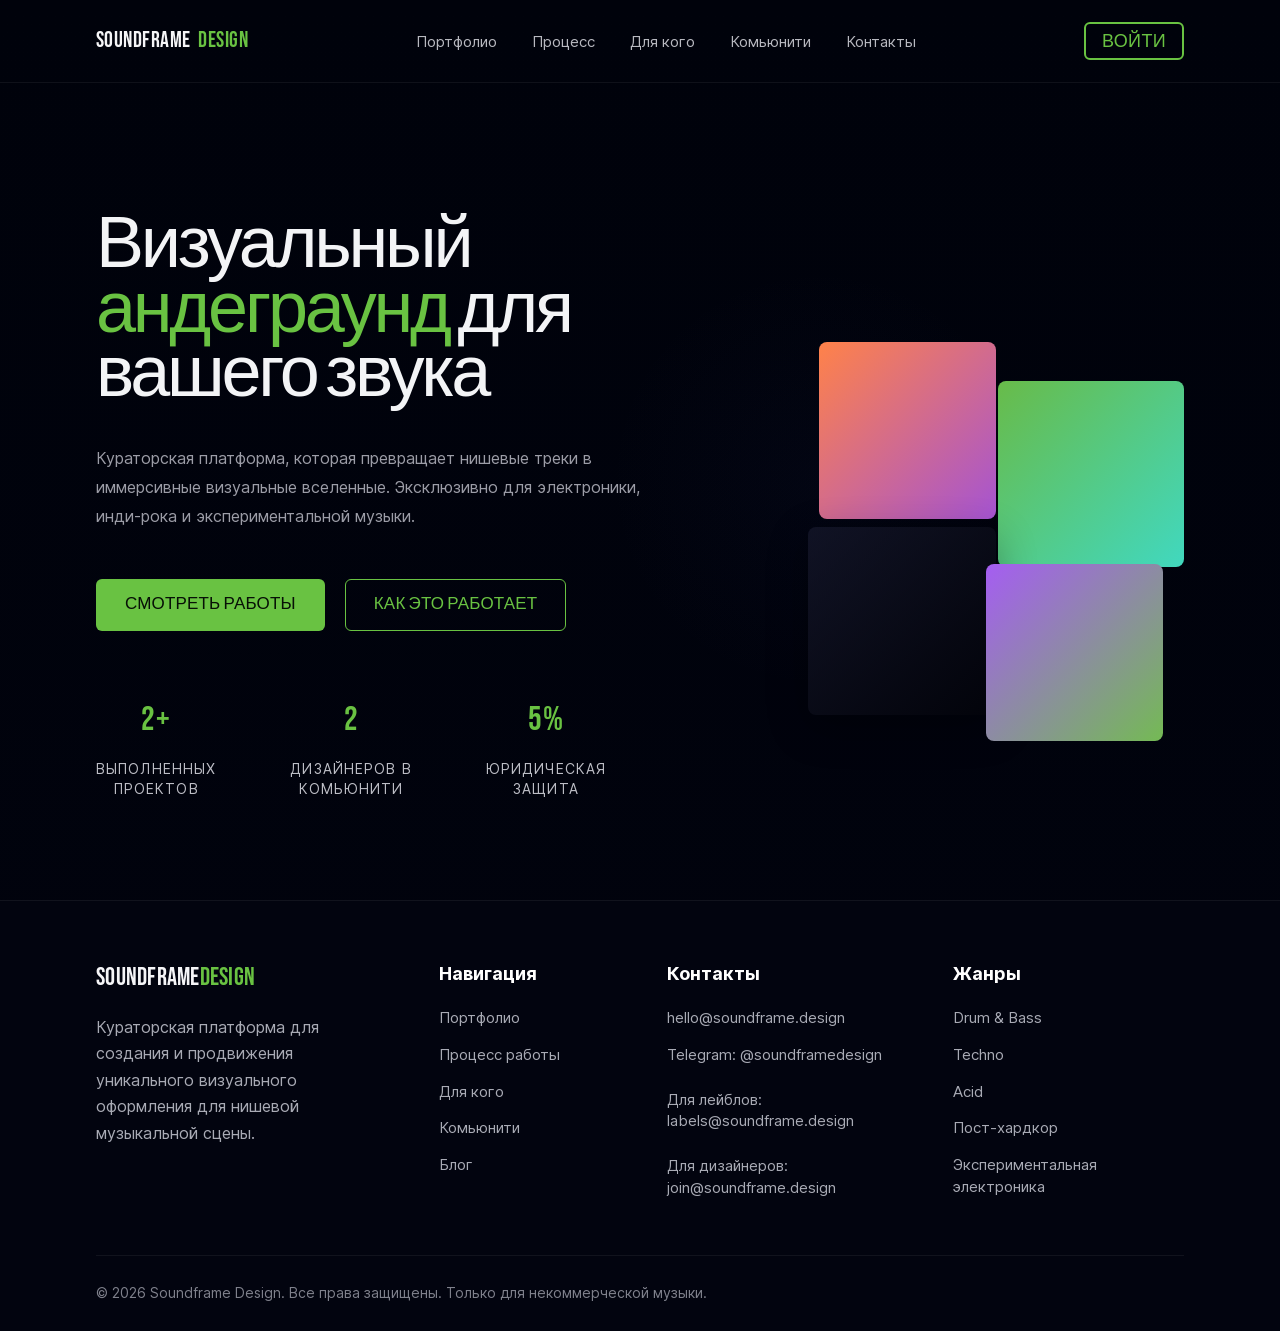
==== index.html @ ef0c7dd3 "1 version layout" ====
<!doctype html>
<html lang="ru">
<head>
  <meta charset="UTF-8" />
  <meta name="viewport" content="width=device-width, initial-scale=1.0" />
  <title>Soundframe Design</title>
  <link rel="stylesheet" href="assets/styles/main.css" />
  <link rel="stylesheet" href="assets/styles/style.css" />
</head>
<body>
  <header class="site-header">
    <div class="container header-inner">
      <a class="logo" href="index.html" aria-label="Soundframe Design">
        <span class="logo__soundframe">SOUNDFRAME</span>
        <span class="logo__design">DESIGN</span>
      </a>

      <nav class="nav" aria-label="Основная навигация">
        <a href="portfolio.html">Портфолио</a>
        <a href="process.html">Процесс</a>
        <a href="for-whom.html">Для кого</a>
        <a href="#">Комьюнити</a>
        <a href="#">Контакты</a>
      </nav>

      <a class="header-login" href="#">ВОЙТИ</a>
    </div>
  </header>

  <main class="hero">
    <div class="container hero__inner">
      <section class="hero__content">
        <h1 class="hero__title">
          Визуальный<br>
          <span>андеграунд</span> для<br>
          вашего звука
        </h1>

        <p class="hero__text">
          Кураторская платформа, которая превращает нишевые треки в
          иммерсивные визуальные вселенные. Эксклюзивно для электроники,
          инди-рока и экспериментальной музыки.
        </p>

        <div class="hero__actions">
          <a href="#" class="btn btn--primary">СМОТРЕТЬ РАБОТЫ</a>
          <a href="process.html" class="btn btn--ghost">КАК ЭТО РАБОТАЕТ</a>
        </div>

        <div class="stats" aria-label="Статистика">
          <article class="stat-item">
            <div class="stat-item__value">2+</div>
            <div class="stat-item__label">ВЫПОЛНЕННЫХ<br>ПРОЕКТОВ</div>
          </article>
          <article class="stat-item">
            <div class="stat-item__value">2</div>
            <div class="stat-item__label">ДИЗАЙНЕРОВ В<br>КОМЬЮНИТИ</div>
          </article>
          <article class="stat-item">
            <div class="stat-item__value">5%</div>
            <div class="stat-item__label">ЮРИДИЧЕСКАЯ<br>ЗАЩИТА</div>
          </article>
        </div>
      </section>

      <section class="hero-art" aria-hidden="true">
        <div class="shape shape--one"></div>
        <div class="shape shape--two"></div>
        <div class="shape shape--three"></div>
        <div class="shape shape--four"></div>
      </section>
    </div>
  </main>

  <footer class="site-footer">
    <div class="container footer__inner">
      <div class="footer__about">
        <a class="footer-logo" href="index.html" aria-label="Soundframe Design">
          <span class="footer-logo__soundframe">Soundframe</span><span class="footer-logo__design">Design</span>
        </a>
        <p class="footer__text">
          Кураторская платформа для создания и продвижения уникального
          визуального оформления для нишевой музыкальной сцены.
        </p>
      </div>

      <div class="footer__column">
        <h2 class="footer__title">Навигация</h2>
        <nav class="footer-nav" aria-label="Навигация в подвале сайта">
          <a href="portfolio.html">Портфолио</a>
          <a href="process.html">Процесс работы</a>
          <a href="for-whom.html">Для кого</a>
          <a href="#">Комьюнити</a>
          <a href="#">Блог</a>
        </nav>
      </div>

      <div class="footer__column">
        <h2 class="footer__title">Контакты</h2>
        <div class="footer-contacts">
          <a href="mailto:hello@soundframe.design">hello@soundframe.design</a>
          <a href="#">Telegram: @soundframedesign</a>
          <p>Для лейблов:<br><a href="mailto:labels@soundframe.design">labels@soundframe.design</a></p>
          <p>Для дизайнеров:<br><a href="mailto:join@soundframe.design">join@soundframe.design</a></p>
        </div>
      </div>

      <div class="footer__column">
        <h2 class="footer__title">Жанры</h2>
        <ul class="footer-genres">
          <li>Drum &amp; Bass</li>
          <li>Techno</li>
          <li>Acid</li>
          <li>Пост-хардкор</li>
          <li>Экспериментальная электроника</li>
        </ul>
      </div>
    </div>

    <div class="container footer__bottom">
      <p>© 2026 Soundframe Design. Все права защищены. Только для некоммерческой музыки.</p>
    </div>
  </footer>

</body>
</html>
---- assets/styles/main.css ----
@font-face {
  font-family: 'Inter';
  src: url('../fonts/Inter_1.ttf') format('truetype');
  font-weight: 100 900;
  font-style: normal;
  font-display: swap;
}

@font-face {
  font-family: 'Bebas Neue';
  src: url('../fonts/BebasNeue-Regular_1.ttf') format('truetype');
  font-weight: 400;
  font-style: normal;
  font-display: swap;
}

:root {
  --bg: #01030e;
  --surface: #070a15;
  --surface-soft: #0b0e1b;
  --text: #f3f4f6;
  --muted: #9c9da7;
  --line: rgba(255, 255, 255, 0.06);
  --green: #69c242;
  --green-dark: #58b336;
  --font-text: 'Inter', Arial, Helvetica, sans-serif;
  --font-heading: 'Bebas Neue', Impact, Haettenschweiler, 'Arial Narrow Bold', sans-serif;
}

* {
  box-sizing: border-box;
}

html {
  scroll-behavior: smooth;
}

body,
h1,
h2,
h3,
p {
  margin: 0;
}

body {
  min-width: 320px;
  font-family: Arial, Helvetica, sans-serif;
  color: var(--text);
  background:
    radial-gradient(circle at 64% 36%, rgba(60, 78, 180, 0.04), transparent 18%),
    linear-gradient(180deg, #00020b 0%, #01030e 100%);
}

a {
  color: inherit;
  text-decoration: none;
}

button,
a {
  -webkit-tap-highlight-color: transparent;
}


h1,
h2,
h3,
.logo,
.footer-logo,
.btn,
.header-login,
.stat-item__value {
  font-family: var(--font-heading);
}

p,
a,
.nav,
.footer__text,
.footer__title,
.footer-nav,
.footer-contacts,
.footer-genres {
  font-family: var(--font-text);
}

.container {
  width: 100%;
  max-width: 1088px;
  margin: 0 auto;
}

.btn {
  display: inline-flex;
  align-items: center;
  justify-content: center;
  min-width: 216px;
  height: 52px;
  padding: 0 28px;
  border-radius: 6px;
  border: 1px solid transparent;
  font-size: 17px;
  line-height: 1;
  letter-spacing: 0.01em;
  transition: .2s ease;
}

.btn--primary {
  background: var(--green);
  color: #071006;
}

.btn--primary:hover {
  background: var(--green-dark);
}

.btn--ghost {
  border-color: var(--green);
  color: var(--green);
  background: transparent;
}

.btn--ghost:hover {
  background: rgba(105, 194, 66, 0.08);
}

.site-header {
  height: 83px;
  border-bottom: 1px solid var(--line);
}

.header-inner {
  height: 100%;
  display: grid;
  grid-template-columns: auto 1fr auto;
  align-items: center;
  column-gap: 50px;
}

.logo {
  display: inline-flex;
  align-items: baseline;
  gap: 8px;
  font-family: var(--font-heading);
  font-size: 22px;
  line-height: 1;
  letter-spacing: 0.02em;
}

.logo__soundframe {
  color: #f5f5f7;
}

.logo__design {
  color: var(--green);
}

.nav {
  display: flex;
  justify-content: center;
  gap: 35px;
  font-size: 15px;
  color: #b8b9c0;
}

.nav a:hover,
.nav a.is-active {
  color: #ffffff;
}

.header-login {
  width: 100px;
  height: 38px;
  border: 2px solid var(--green);
  border-radius: 6px;
  display: inline-flex;
  align-items: center;
  justify-content: center;
  color: var(--green);
  font-family: var(--font-heading);
  font-size: 18px;
  letter-spacing: 0.02em;
}

.site-footer {
  padding: 64px 0 28px;
  border-top: 1px solid var(--line);
  background: #02040f;
}

.footer__inner {
  display: grid;
  grid-template-columns: 1.25fr 0.75fr 1fr 1fr;
  gap: 54px;
}

.footer__about {
  max-width: 285px;
}

.footer-logo {
  display: inline-flex;
  align-items: baseline;
  font-family: var(--font-heading);
  font-size: 25px;
  line-height: 1;
  letter-spacing: 0.01em;
}

.footer-logo__soundframe {
  color: #f5f5f7;
}

.footer-logo__design {
  color: var(--green);
}

.footer__text {
  margin-top: 24px;
  font-size: 16px;
  line-height: 1.65;
  color: #a9abb5;
}

.footer__title {
  margin: 0 0 24px;
  color: #ffffff;
  font-size: 18px;
  line-height: 1;
  font-weight: 700;
}

.footer-nav,
.footer-contacts,
.footer-genres {
  display: flex;
  flex-direction: column;
  gap: 15px;
}

.footer-nav a,
.footer-contacts a,
.footer-genres li,
.footer-contacts p {
  font-size: 15px;
  line-height: 1.45;
  color: #a9abb5;
}

.footer-nav a:hover,
.footer-contacts a:hover {
  color: var(--green);
}

.footer-contacts p {
  margin: 8px 0 0;
}

.footer-genres {
  margin: 0;
  padding: 0;
  list-style: none;
}

.footer__bottom {
  margin-top: 56px;
  padding-top: 26px;
  border-top: 1px solid var(--line);
}

.footer__bottom p {
  font-size: 14px;
  line-height: 1.5;
  color: #7f818c;
}

@media (max-width: 980px) {
  .container {
    padding: 0 24px;
  }

  .header-inner {
    grid-template-columns: 1fr auto;
    gap: 24px;
  }

  .nav {
    grid-column: 1 / -1;
    grid-row: 2;
    justify-content: flex-start;
    flex-wrap: wrap;
    gap: 18px;
  }

  .site-header {
    height: auto;
    padding: 22px 0;
  }

  .footer__inner {
    grid-template-columns: repeat(2, 1fr);
    gap: 42px 34px;
  }
}

@media (max-width: 560px) {
  .btn {
    width: 100%;
    min-width: 0;
  }

  .site-footer {
    padding-top: 46px;
  }

  .footer__inner {
    grid-template-columns: 1fr;
    gap: 34px;
  }

  .footer__about {
    max-width: none;
  }

  .footer__bottom {
    margin-top: 40px;
  }
}
---- assets/styles/style.css ----
.hero__title,
.stat-item__value {
  font-family: var(--font-heading);
}

.hero__text,
.stat-item__label {
  font-family: var(--font-text);
}

.hero {
  min-height: calc(100vh - 83px);
}

.hero__inner {
  display: grid;
  grid-template-columns: 1.04fr 0.96fr;
  align-items: center;
  min-height: calc(100vh - 83px);
  padding-top: 12px;
}

.hero__content {
  padding-top: 18px;
}

.hero__title {
  font-size: 72px;
  line-height: 0.9;
  font-weight: 400;
  letter-spacing: -0.045em;
  max-width: 590px;
}

.hero__title span {
  color: var(--green);
}

.hero__text {
  margin-top: 36px;
  max-width: 558px;
  font-size: 16px;
  line-height: 1.8;
  color: var(--muted);
}

.hero__actions {
  display: flex;
  gap: 20px;
  margin-top: 48px;
}

.stats {
  display: grid;
  grid-template-columns: repeat(3, max-content);
  gap: 74px;
  margin-top: 72px;
}

.stat-item {
  display: flex;
  flex-direction: column;
  align-items: center;
}

.stat-item__value {
  color: var(--green);
  font-family: var(--font-heading);
  font-size: 34px;
  line-height: 1;
  letter-spacing: 0.02em;
}

.stat-item__label {
  margin-top: 22px;
  font-size: 14px;
  line-height: 1.45;
  color: #bdbec6;
  letter-spacing: 0.08em;
  text-transform: uppercase;
  text-align: center;
  white-space: nowrap;
}

.hero-art {
  display: grid;
  grid-template-columns: 177px 186px;
  grid-template-rows: 177px 188px;
  justify-content: end;
  align-content: center;
  gap: 9px 2px;
  min-height: 500px;
  padding-top: 50px;
}

.shape {
  width: 177px;
  height: 177px;
  border-radius: 8px;
}

.shape--one {
  grid-column: 1;
  grid-row: 1;
  margin-top: 6px;
  background: linear-gradient(135deg, #ff8249 0%, #a554d2 100%);
}

.shape--two {
  grid-column: 2;
  grid-row: 1;
  width: 186px;
  height: 186px;
  margin-top: 45px;
  background: linear-gradient(135deg, #68bb49 0%, #41d8bf 100%);
}

.shape--three {
  grid-column: 1;
  grid-row: 2;
  width: 188px;
  height: 188px;
  margin-left: -11px;
  margin-top: 5px;
  background: linear-gradient(135deg, rgba(22, 24, 44, 0.72) 0%, rgba(2, 3, 10, 0.98) 100%);
  box-shadow: 0 12px 40px rgba(0, 0, 0, 0.32);
}

.shape--four {
  grid-column: 2;
  grid-row: 2;
  width: 177px;
  height: 177px;
  margin-top: 42px;
  margin-left: -12px;
  background: linear-gradient(135deg, #a55df2 0%, #74ba54 100%);
}

@media (max-width: 980px) {
  .hero__inner {
    grid-template-columns: 1fr;
    gap: 40px;
    padding: 70px 0;
  }

  .hero-art {
    justify-content: start;
    min-height: 390px;
    padding-top: 0;
  }
}

@media (max-width: 680px) {
  .hero__title {
    font-size: 54px;
  }

  .hero__actions,
  .stats {
    grid-template-columns: 1fr;
    flex-direction: column;
  }

  .stats {
    gap: 30px;
  }
}
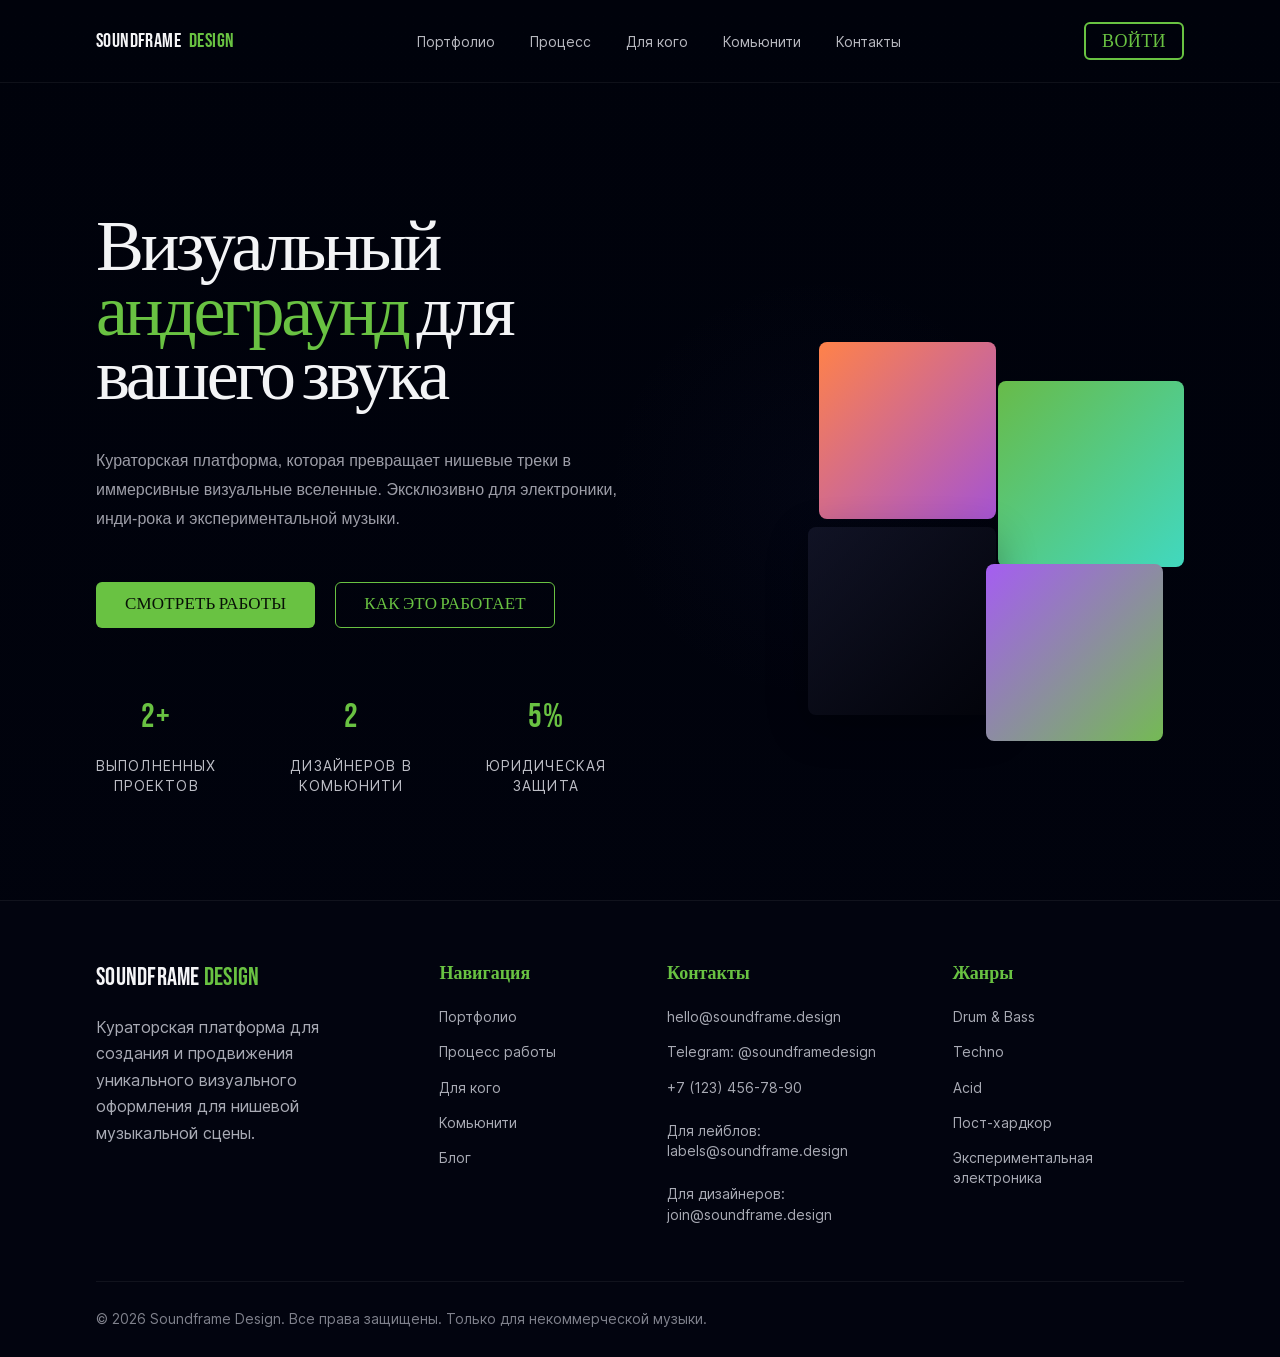
==== commit 3dde6202: "конец вёрстки" ====
--- a/index.html
+++ b/index.html
@@ -11,8 +11,8 @@
   <header class="site-header">
     <div class="container header-inner">
       <a class="logo" href="index.html" aria-label="Soundframe Design">
-        <span class="logo__soundframe">SOUNDFRAME</span>
-        <span class="logo__design">DESIGN</span>
+        <span class="logo-soundframe">SOUNDFRAME</span>
+        <span class="logo-design">DESIGN</span>
       </a>
 
       <nav class="nav" aria-label="Основная навигация">
@@ -20,72 +20,73 @@
         <a href="process.html">Процесс</a>
         <a href="for-whom.html">Для кого</a>
         <a href="#">Комьюнити</a>
-        <a href="#">Контакты</a>
+        <a class="open-contacts" href="#">Контакты</a>
       </nav>
 
-      <a class="header-login" href="#">ВОЙТИ</a>
+      <a class="header-login open-auth" href="#">ВОЙТИ</a>
     </div>
   </header>
 
   <main class="hero">
-    <div class="container hero__inner">
-      <section class="hero__content">
-        <h1 class="hero__title">
+    <div class="container hero-inner">
+      <section class="hero-content">
+        <h1 class="hero-title">
           Визуальный<br>
           <span>андеграунд</span> для<br>
           вашего звука
         </h1>
 
-        <p class="hero__text">
+        <p class="hero-text">
           Кураторская платформа, которая превращает нишевые треки в
           иммерсивные визуальные вселенные. Эксклюзивно для электроники,
           инди-рока и экспериментальной музыки.
         </p>
 
-        <div class="hero__actions">
-          <a href="#" class="btn btn--primary">СМОТРЕТЬ РАБОТЫ</a>
-          <a href="process.html" class="btn btn--ghost">КАК ЭТО РАБОТАЕТ</a>
+        <div class="hero-actions">
+          <a href="#" class="btn btn-primary">СМОТРЕТЬ РАБОТЫ</a>
+          <a href="#" class="btn btn-ghost">КАК ЭТО РАБОТАЕТ</a>
         </div>
 
         <div class="stats" aria-label="Статистика">
           <article class="stat-item">
-            <div class="stat-item__value">2+</div>
-            <div class="stat-item__label">ВЫПОЛНЕННЫХ<br>ПРОЕКТОВ</div>
+            <div class="stat-value">2+</div>
+            <div class="stat-label">ВЫПОЛНЕННЫХ<br>ПРОЕКТОВ</div>
           </article>
           <article class="stat-item">
-            <div class="stat-item__value">2</div>
-            <div class="stat-item__label">ДИЗАЙНЕРОВ В<br>КОМЬЮНИТИ</div>
+            <div class="stat-value">2</div>
+            <div class="stat-label">ДИЗАЙНЕРОВ В<br>КОМЬЮНИТИ</div>
           </article>
           <article class="stat-item">
-            <div class="stat-item__value">5%</div>
-            <div class="stat-item__label">ЮРИДИЧЕСКАЯ<br>ЗАЩИТА</div>
+            <div class="stat-value">5%</div>
+            <div class="stat-label">ЮРИДИЧЕСКАЯ<br>ЗАЩИТА</div>
           </article>
         </div>
       </section>
 
       <section class="hero-art" aria-hidden="true">
-        <div class="shape shape--one"></div>
-        <div class="shape shape--two"></div>
-        <div class="shape shape--three"></div>
-        <div class="shape shape--four"></div>
+        <div class="shape shape-one"></div>
+        <div class="shape shape-two"></div>
+        <div class="shape shape-three"></div>
+        <div class="shape shape-four"></div>
       </section>
     </div>
   </main>
 
   <footer class="site-footer">
-    <div class="container footer__inner">
-      <div class="footer__about">
+    <div class="container footer-inner">
+      <div class="footer-about">
         <a class="footer-logo" href="index.html" aria-label="Soundframe Design">
-          <span class="footer-logo__soundframe">Soundframe</span><span class="footer-logo__design">Design</span>
+          <span class="footer-logo-soundframe">Soundframe</span>
+          <span class="footer-logo-design">Design</span>
         </a>
-        <p class="footer__text">
+        <p class="footer-text">
           Кураторская платформа для создания и продвижения уникального
           визуального оформления для нишевой музыкальной сцены.
         </p>
       </div>
 
-      <div class="footer__column">
-        <h2 class="footer__title">Навигация</h2>
+      <div class="footer-column">
+        <h2 class="footer-title">Навигация</h2>
         <nav class="footer-nav" aria-label="Навигация в подвале сайта">
           <a href="portfolio.html">Портфолио</a>
           <a href="process.html">Процесс работы</a>
@@ -95,18 +96,19 @@
         </nav>
       </div>
 
-      <div class="footer__column">
-        <h2 class="footer__title">Контакты</h2>
+      <div class="footer-column">
+        <h2 class="footer-title">Контакты</h2>
         <div class="footer-contacts">
           <a href="mailto:hello@soundframe.design">hello@soundframe.design</a>
-          <a href="#">Telegram: @soundframedesign</a>
+          <a class="open-contacts" href="#">Telegram: @soundframedesign</a>
+          <a href="#">+7 (123) 456-78-90</a>
           <p>Для лейблов:<br><a href="mailto:labels@soundframe.design">labels@soundframe.design</a></p>
           <p>Для дизайнеров:<br><a href="mailto:join@soundframe.design">join@soundframe.design</a></p>
         </div>
       </div>
 
-      <div class="footer__column">
-        <h2 class="footer__title">Жанры</h2>
+      <div class="footer-column">
+        <h2 class="footer-title">Жанры</h2>
         <ul class="footer-genres">
           <li>Drum &amp; Bass</li>
           <li>Techno</li>
@@ -117,10 +119,132 @@
       </div>
     </div>
 
-    <div class="container footer__bottom">
+    <div class="container footer-bottom">
       <p>© 2026 Soundframe Design. Все права защищены. Только для некоммерческой музыки.</p>
     </div>
   </footer>
 
+
+  <dialog class="auth-dialog" id="auth-modal">
+    <div class="auth-modal">
+      <div class="auth-modal-media">
+        <div class="auth-modal-icon">♫</div>
+        <button class="auth-modal-close close-auth" type="button" aria-label="Закрыть">×</button>
+        <a class="auth-modal-logo" href="index.html" aria-label="Soundframe Design">
+          <span class="auth-modal-logo-light">SOUNDFRAME</span>
+          <span class="auth-modal-logo-green">DESIGN</span>
+        </a>
+      </div>
+
+      <div class="auth-modal-body">
+        <div class="auth-tabs" role="tablist" aria-label="Переключение формы входа и регистрации">
+          <button class="auth-tab-button is-active auth-tab-login" type="button">Вход</button>
+          <button class="auth-tab-button auth-tab-register" type="button">Регистрация</button>
+        </div>
+
+        <section class="auth-panel auth-form-login">
+          <h2 class="auth-panel-title">Добро пожаловать</h2>
+          <p class="auth-panel-subtitle">Войдите в свой аккаунт Soundframe Design</p>
+
+          <form class="auth-form">
+            <label class="auth-form-field">
+              <span>EMAIL</span>
+              <input type="email" name="email" placeholder="sound@design.com" required />
+            </label>
+
+            <label class="auth-form-field">
+              <span>ПАРОЛЬ</span>
+              <input type="password" name="password" placeholder="••••••••" required />
+            </label>
+
+            <button class="auth-form-submit" type="submit">ВОЙТИ</button>
+          </form>
+
+          <p class="auth-panel-switch"><a class="switch-register" href="#">Зарегистрироваться</a><span>Нет аккаунта?</span></p>
+        </section>
+
+        <section class="auth-panel auth-form-register" hidden>
+          <h2 class="auth-panel-title">Регистрация</h2>
+          <p class="auth-panel-subtitle">Создайте аккаунт Soundframe Design</p>
+
+          <form class="auth-form">
+            <label class="auth-form-field">
+              <span>EMAIL</span>
+              <input type="email" name="email" placeholder="sound@design.com" required />
+            </label>
+
+            <div class="auth-form-row">
+              <label class="auth-form-field">
+                <span>ИМЯ</span>
+                <input type="text" name="first_name" placeholder="Иван" required />
+              </label>
+
+              <label class="auth-form-field">
+                <span>ФАМИЛИЯ</span>
+                <input type="text" name="last_name" placeholder="Иванов" required />
+              </label>
+            </div>
+
+            <label class="auth-form-field">
+              <span>ПАРОЛЬ</span>
+              <input type="password" name="password" placeholder="••••••••" required />
+            </label>
+
+            <label class="auth-form-field">
+              <span>ПОВТОР ПАРОЛЯ</span>
+              <input type="password" name="password_repeat" placeholder="••••••••" required />
+            </label>
+
+            <label class="auth-form-check">
+              <input type="checkbox" name="personal_data" required />
+              <span>Я согласен на обработку персональных данных.</span>
+            </label>
+
+            <button class="auth-form-submit" type="submit">ЗАРЕГИСТРИРОВАТЬСЯ</button>
+          </form>
+
+          <p class="auth-panel-switch"><a class="switch-login" href="#">Войти</a><span>Есть аккаунт?</span></p>
+        </section>
+      </div>
+    </div>
+  </dialog>
+
+  <dialog class="contacts-dialog" id="contacts-modal">
+    <div class="contacts-modal">
+      <div class="contacts-modal-header">
+        <div>
+          <p class="contacts-modal-label">Связь с платформой</p>
+          <h2 class="contacts-modal-title">Контакты</h2>
+        </div>
+
+        <button class="contacts-modal-close close-contacts" type="button" aria-label="Закрыть">×</button>
+      </div>
+
+      <div class="contacts-modal-content">
+        <section class="contacts-modal-section">
+          <h3>Основная связь</h3>
+          <a href="mailto:hello@soundframe.design">hello@soundframe.design</a>
+          <a href="#">Telegram: @soundframedesign</a>
+        </section>
+
+        <section class="contacts-modal-section">
+          <h3>Для лейблов</h3>
+          <a href="mailto:labels@soundframe.design">labels@soundframe.design</a>
+        </section>
+
+        <section class="contacts-modal-section">
+          <h3>Для дизайнеров</h3>
+          <a href="mailto:join@soundframe.design">join@soundframe.design</a>
+        </section>
+      </div>
+
+      <p class="contacts-modal-text">
+        Напишите нам, если хотите запустить визуальное оформление релиза,
+        обсудить сотрудничество или присоединиться к комьюнити дизайнеров.
+      </p>
+    </div>
+  </dialog>
+
+  <script src="assets/scripts/modal.js"></script>
 </body>
 </html>
--- a/assets/styles/main.css
+++ b/assets/styles/main.css
@@ -1,3 +1,9 @@
+
+
+/*
+   Подключение локальных шрифтов
+*/
+
 @font-face {
   font-family: 'Inter';
   src: url('../fonts/Inter_1.ttf') format('truetype');
@@ -13,6 +19,10 @@
   font-style: normal;
   font-display: swap;
 }
+
+/*
+   Глобальные переменные проекта
+*/
 
 :root {
   --bg: #01030e;
@@ -23,9 +33,13 @@
   --line: rgba(255, 255, 255, 0.06);
   --green: #69c242;
   --green-dark: #58b336;
-  --font-text: 'Inter', Arial, Helvetica, sans-serif;
-  --font-heading: 'Bebas Neue', Impact, Haettenschweiler, 'Arial Narrow Bold', sans-serif;
-}
+  --font-text: 'Inter';
+  --font-heading: 'Bebas Neue';
+}
+
+/*
+   Базовый сброс и общие настройки
+*/
 
 * {
   box-sizing: border-box;
@@ -45,11 +59,11 @@
 
 body {
   min-width: 320px;
-  font-family: Arial, Helvetica, sans-serif;
-  color: var(--text);
   background:
     radial-gradient(circle at 64% 36%, rgba(60, 78, 180, 0.04), transparent 18%),
     linear-gradient(180deg, #00020b 0%, #01030e 100%);
+  color: var(--text);
+  font-family: Arial, Helvetica, sans-serif;
 }
 
 a {
@@ -62,6 +76,9 @@
   -webkit-tap-highlight-color: transparent;
 }
 
+/*
+   Общие настройки типографики
+*/
 
 h1,
 h2,
@@ -70,20 +87,23 @@
 .footer-logo,
 .btn,
 .header-login,
-.stat-item__value {
+.stat-value {
   font-family: var(--font-heading);
 }
 
 p,
 a,
 .nav,
-.footer__text,
-.footer__title,
+.footer-text,
 .footer-nav,
 .footer-contacts,
 .footer-genres {
   font-family: var(--font-text);
 }
+
+/*
+   Общие компоненты
+*/
 
 .container {
   width: 100%;
@@ -96,34 +116,38 @@
   align-items: center;
   justify-content: center;
   min-width: 216px;
-  height: 52px;
+  height: 46px;
   padding: 0 28px;
+  border: 1px solid transparent;
   border-radius: 6px;
-  border: 1px solid transparent;
   font-size: 17px;
   line-height: 1;
   letter-spacing: 0.01em;
   transition: .2s ease;
 }
 
-.btn--primary {
+.btn-primary {
   background: var(--green);
   color: #071006;
 }
 
-.btn--primary:hover {
+.btn-primary:hover {
   background: var(--green-dark);
 }
 
-.btn--ghost {
+.btn-ghost {
   border-color: var(--green);
-  color: var(--green);
   background: transparent;
-}
-
-.btn--ghost:hover {
+  color: var(--green);
+}
+
+.btn-ghost:hover {
   background: rgba(105, 194, 66, 0.08);
 }
+
+/*
+   Header сайта
+*/
 
 .site-header {
   height: 83px;
@@ -131,11 +155,11 @@
 }
 
 .header-inner {
-  height: 100%;
   display: grid;
   grid-template-columns: auto 1fr auto;
   align-items: center;
   column-gap: 50px;
+  height: 100%;
 }
 
 .logo {
@@ -143,16 +167,16 @@
   align-items: baseline;
   gap: 8px;
   font-family: var(--font-heading);
-  font-size: 22px;
+  font-size: 20px;
   line-height: 1;
   letter-spacing: 0.02em;
 }
 
-.logo__soundframe {
+.logo-soundframe {
   color: #f5f5f7;
 }
 
-.logo__design {
+.logo-design {
   color: var(--green);
 }
 
@@ -160,8 +184,8 @@
   display: flex;
   justify-content: center;
   gap: 35px;
-  font-size: 15px;
   color: #b8b9c0;
+  font-size: 14px;
 }
 
 .nav a:hover,
@@ -170,18 +194,22 @@
 }
 
 .header-login {
+  display: inline-flex;
+  align-items: center;
+  justify-content: center;
   width: 100px;
   height: 38px;
   border: 2px solid var(--green);
   border-radius: 6px;
-  display: inline-flex;
-  align-items: center;
-  justify-content: center;
   color: var(--green);
   font-family: var(--font-heading);
   font-size: 18px;
   letter-spacing: 0.02em;
 }
+
+/*
+   Footer сайта
+*/
 
 .site-footer {
   padding: 64px 0 28px;
@@ -189,18 +217,17 @@
   background: #02040f;
 }
 
-.footer__inner {
+.footer-inner {
   display: grid;
   grid-template-columns: 1.25fr 0.75fr 1fr 1fr;
   gap: 54px;
 }
 
-.footer__about {
+.footer-about {
   max-width: 285px;
 }
 
 .footer-logo {
-  display: inline-flex;
   align-items: baseline;
   font-family: var(--font-heading);
   font-size: 25px;
@@ -208,25 +235,26 @@
   letter-spacing: 0.01em;
 }
 
-.footer-logo__soundframe {
+.footer-logo-soundframe {
   color: #f5f5f7;
 }
 
-.footer-logo__design {
-  color: var(--green);
-}
-
-.footer__text {
+.footer-logo-design {
+  color: var(--green);
+}
+
+.footer-text {
   margin-top: 24px;
+  color: #a9abb5;
   font-size: 16px;
   line-height: 1.65;
-  color: #a9abb5;
-}
-
-.footer__title {
+}
+
+.footer-title {
   margin: 0 0 24px;
-  color: #ffffff;
+  color: var(--green);
   font-size: 18px;
+  font-family: var(--font-heading);
   line-height: 1;
   font-weight: 700;
 }
@@ -243,9 +271,9 @@
 .footer-contacts a,
 .footer-genres li,
 .footer-contacts p {
-  font-size: 15px;
+  color: #a9abb5;
+  font-size: 14px;
   line-height: 1.45;
-  color: #a9abb5;
 }
 
 .footer-nav a:hover,
@@ -263,67 +291,498 @@
   list-style: none;
 }
 
-.footer__bottom {
+.footer-bottom {
   margin-top: 56px;
   padding-top: 26px;
   border-top: 1px solid var(--line);
 }
 
-.footer__bottom p {
+.footer-bottom p {
+  color: #7f818c;
   font-size: 14px;
   line-height: 1.5;
-  color: #7f818c;
-}
-
-@media (max-width: 980px) {
-  .container {
-    padding: 0 24px;
+}
+
+/*
+   Модальное окно авторизации
+*/
+
+.auth-dialog {
+  width: min(100% - 32px, 480px);
+  max-height: calc(100vh - 16px);
+  margin: auto;
+  padding: 0;
+  border: none;
+  border-radius: 28px;
+  background: transparent;
+  color: var(--text);
+}
+
+.auth-dialog::backdrop {
+  background: rgba(0, 0, 0, 0.82);
+}
+
+.auth-modal {
+  overflow: hidden;
+  display: flex;
+  flex-direction: column;
+  border: 1px solid rgba(255, 255, 255, 0.08);
+  border-radius: 28px;
+  background: linear-gradient(180deg, #222437 0%, #24263a 100%);
+  box-shadow: 0 24px 80px rgba(0, 0, 0, 0.45);
+}
+
+.auth-modal-media {
+  display: grid;
+  grid-template-columns: 1fr 56px 1fr;
+  grid-template-areas:
+    ". icon close"
+    "logo logo logo";
+  align-items: start;
+  row-gap: 14px;
+  padding: 14px 20px;
+  background:
+    linear-gradient(rgba(5, 6, 12, 0.5), rgba(5, 6, 12, 0.5)),
+    url('../icons/background_modal.png');
+  background-size: cover;
+  background-repeat: no-repeat;
+}
+
+.auth-modal-icon {
+  grid-area: icon;
+  display: flex;
+  align-items: center;
+  justify-content: center;
+  width: 56px;
+  height: 56px;
+  margin: 0 auto;
+  border: 2px solid var(--green);
+  border-radius: 16px;
+  color: var(--green);
+  font-size: 28px;
+  line-height: 1;
+}
+
+.auth-modal-close {
+  grid-area: close;
+  justify-self: end;
+  align-self: start;
+  width: 28px;
+  height: 28px;
+  padding: 0;
+  border: none;
+  background: transparent;
+  color: rgba(255, 255, 255, 0.78);
+  font-size: 28px;
+  line-height: 1;
+  cursor: pointer;
+}
+
+.auth-modal-logo {
+  grid-area: logo;
+  display: flex;
+  justify-content: center;
+  gap: 8px;
+  color: #ffffff;
+  font-family: var(--font-heading);
+  font-size: 28px;
+  line-height: 1;
+  letter-spacing: 0.02em;
+}
+
+.auth-modal-logo-light {
+  color: #ffffff;
+}
+
+.auth-modal-logo-green {
+  color: var(--green);
+}
+
+.auth-modal-body {
+  padding: 16px 22px 20px;
+}
+
+.auth-tabs {
+  display: grid;
+  grid-template-columns: repeat(2, 1fr);
+  gap: 8px;
+  padding: 7px;
+  border-radius: 18px;
+  background: #17192b;
+}
+
+.auth-tab-button {
+  height: 44px;
+  border: none;
+  border-radius: 14px;
+  background: transparent;
+  color: #c4c5cf;
+  font-family: var(--font-text);
+  font-size: 17px;
+  font-weight: 700;
+  cursor: pointer;
+}
+
+.auth-tab-button.is-active {
+  background: rgba(105, 194, 66, 0.16);
+  color: var(--green);
+}
+
+.auth-panel[hidden] {
+  display: none;
+}
+
+.auth-panel-title {
+  margin-top: 16px;
+  font-size: 30px;
+  line-height: 1;
+  letter-spacing: 0.01em;
+}
+
+.auth-panel-subtitle {
+  margin-top: 8px;
+  color: #babcc7;
+  font-size: 14px;
+  line-height: 1.4;
+}
+
+.auth-form {
+  display: flex;
+  flex-direction: column;
+  gap: 11px;
+  margin-top: 16px;
+}
+
+.auth-form-field {
+  display: flex;
+  flex-direction: column;
+  gap: 8px;
+}
+
+.auth-form-row {
+  display: grid;
+  grid-template-columns: repeat(2, 1fr);
+  gap: 12px;
+}
+
+.auth-form-field span {
+  color: #b5b7c3;
+  font-size: 12px;
+  line-height: 1.2;
+  font-weight: 700;
+  letter-spacing: 0.08em;
+}
+
+.auth-form-field input {
+  width: 100%;
+  height: 46px;
+  padding: 0 16px;
+  border: 1px solid rgba(255, 255, 255, 0.04);
+  border-radius: 14px;
+  outline: none;
+  background: #0a0b14;
+  color: #ffffff;
+  font-family: var(--font-text);
+  font-size: 14px;
+}
+
+.auth-form-field input::placeholder {
+  color: #5f6273;
+}
+
+.auth-form-check {
+  display: flex;
+  align-items: flex-start;
+  gap: 10px;
+  color: #afb2bf;
+  font-size: 13px;
+  line-height: 1.4;
+}
+
+.auth-form-check input {
+  width: 16px;
+  height: 16px;
+  margin-top: 2px;
+}
+
+.auth-form-check a,
+.auth-panel-switch a {
+  color: var(--green);
+}
+
+.auth-form-submit {
+  width: 100%;
+  height: 46px;
+  margin-top: 2px;
+  border: none;
+  border-radius: 14px;
+  background: var(--green);
+  color: #071006;
+  font-family: var(--font-heading);
+  font-size: 20px;
+  letter-spacing: 0.02em;
+  cursor: pointer;
+}
+
+.auth-social {
+  margin-top: 18px;
+}
+
+.auth-social-title {
+  color: #737785;
+  font-size: 11px;
+  line-height: 1.4;
+  letter-spacing: 0.1em;
+}
+
+.auth-social-list {
+  display: grid;
+  grid-template-columns: repeat(3, 1fr);
+  gap: 10px;
+  margin-top: 12px;
+}
+
+.auth-social-list button {
+  min-height: 42px;
+  border: 1px solid rgba(255, 255, 255, 0.04);
+  border-radius: 12px;
+  background: #0a0b14;
+  color: #f0f0f3;
+  font-family: var(--font-text);
+  font-size: 14px;
+  font-weight: 700;
+  cursor: pointer;
+}
+
+.auth-panel-switch {
+  display: flex;
+  justify-content: center;
+  gap: 8px;
+  margin-top: 14px;
+  color: #b0b3bf;
+  font-size: 13px;
+  line-height: 1.35;
+}
+
+/*
+   Модальное окно контактов
+   Используется при клике по пункту "Контакты" в header.
+   Окно построено без абсолютного размещения, чтобы сохранить ограничение проекта.
+*/
+
+.contacts-dialog {
+  width: min(100% - 32px, 520px);
+  margin: auto;
+  padding: 0;
+  border: none;
+  border-radius: 26px;
+  background: transparent;
+  color: var(--text);
+}
+
+.contacts-dialog::backdrop {
+  background: rgba(0, 0, 0, 0.82);
+}
+
+.contacts-modal {
+  overflow: hidden;
+  display: flex;
+  flex-direction: column;
+  gap: 24px;
+  padding: 32px;
+  border: 1px solid rgba(105, 194, 66, 0.22);
+  border-radius: 26px;
+  background:
+    radial-gradient(circle at 18% 0%, rgba(105, 194, 66, 0.16), transparent 34%),
+    linear-gradient(180deg, #222437 0%, #171928 100%);
+  box-shadow: 0 24px 80px rgba(0, 0, 0, 0.45);
+}
+
+.contacts-modal-header {
+  display: flex;
+  align-items: flex-start;
+  justify-content: space-between;
+  gap: 24px;
+}
+
+.contacts-modal-label {
+  margin-bottom: 10px;
+  color: var(--green);
+  font-family: var(--font-text);
+  font-size: 13px;
+  line-height: 1;
+  letter-spacing: 0.14em;
+  text-transform: uppercase;
+}
+
+.contacts-modal-title {
+  color: #ffffff;
+  font-family: var(--font-heading);
+  font-size: 52px;
+  line-height: 0.9;
+  letter-spacing: 0.02em;
+}
+
+.contacts-modal-close {
+  flex: 0 0 auto;
+  width: 32px;
+  height: 32px;
+  padding: 0;
+  border: none;
+  background: transparent;
+  color: rgba(255, 255, 255, 0.78);
+  font-size: 32px;
+  line-height: 1;
+  cursor: pointer;
+}
+
+.contacts-modal-content {
+  display: grid;
+  grid-template-columns: 1fr;
+  gap: 14px;
+}
+
+.contacts-modal-section {
+  display: flex;
+  flex-direction: column;
+  gap: 10px;
+  padding: 18px;
+  border: 1px solid rgba(255, 255, 255, 0.06);
+  border-radius: 18px;
+  background: rgba(10, 11, 20, 0.72);
+}
+
+.contacts-modal-section h3 {
+  color: #ffffff;
+  font-family: var(--font-heading);
+  font-size: 15px;
+  line-height: 1.2;
+  font-weight: 700;
+}
+
+.contacts-modal-section a {
+  color: #b8bac7;
+  font-family: var(--font-text);
+  font-size: 15px;
+  line-height: 1.4;
+}
+
+.contacts-modal-section a:hover {
+  color: var(--green);
+}
+
+.contacts-modal-text {
+  color: #a9abb8;
+  font-family: var(--font-text);
+  font-size: 15px;
+  line-height: 1.65;
+}
+
+@media (max-width: 560px) {
+  .contacts-dialog {
+    width: calc(100% - 20px);
   }
 
-  .header-inner {
-    grid-template-columns: 1fr auto;
-    gap: 24px;
+  .contacts-modal {
+    gap: 20px;
+    padding: 24px 20px;
+    border-radius: 22px;
   }
 
-  .nav {
-    grid-column: 1 / -1;
-    grid-row: 2;
-    justify-content: flex-start;
-    flex-wrap: wrap;
-    gap: 18px;
+  .contacts-modal-title {
+    font-size: 42px;
   }
-
-  .site-header {
-    height: auto;
-    padding: 22px 0;
-  }
-
-  .footer__inner {
-    grid-template-columns: repeat(2, 1fr);
-    gap: 42px 34px;
-  }
-}
-
-@media (max-width: 560px) {
-  .btn {
-    width: 100%;
-    min-width: 0;
-  }
-
-  .site-footer {
-    padding-top: 46px;
-  }
-
-  .footer__inner {
-    grid-template-columns: 1fr;
-    gap: 34px;
-  }
-
-  .footer__about {
-    max-width: none;
-  }
-
-  .footer__bottom {
-    margin-top: 40px;
-  }
-}
+}
+
+
+/*
+   Модальное окно заявки на проект
+   Открывается на странице for-whom.html по кнопке "Начать проект".
+*/
+
+.project-dialog {
+  width: min(100% - 32px, 540px);
+  margin: auto;
+  padding: 0;
+  border: none;
+  border-radius: 26px;
+  background: transparent;
+  color: var(--text);
+}
+
+.project-dialog::backdrop {
+  background: rgba(0, 0, 0, 0.82);
+}
+
+.project-modal {
+  overflow: hidden;
+  display: flex;
+  flex-direction: column;
+  gap: 24px;
+  padding: 32px;
+  border: 1px solid rgba(105, 194, 66, 0.22);
+  border-radius: 26px;
+  background:
+    radial-gradient(circle at 18% 0%, rgba(105, 194, 66, 0.16), transparent 34%),
+    linear-gradient(180deg, #222437 0%, #171928 100%);
+  box-shadow: 0 24px 80px rgba(0, 0, 0, 0.45);
+}
+
+.project-modal-header {
+  display: flex;
+  align-items: flex-start;
+  justify-content: space-between;
+  gap: 24px;
+}
+
+.project-modal-label {
+  margin-bottom: 10px;
+  color: var(--green);
+  font-family: var(--font-text);
+  font-size: 13px;
+  line-height: 1;
+  letter-spacing: 0.14em;
+  text-transform: uppercase;
+}
+
+.project-modal-title {
+  color: #ffffff;
+  font-family: var(--font-heading);
+  font-size: 52px;
+  line-height: 0.9;
+  letter-spacing: 0.02em;
+}
+
+.project-modal-close {
+  flex: 0 0 auto;
+  width: 32px;
+  height: 32px;
+  padding: 0;
+  border: none;
+  background: transparent;
+  color: rgba(255, 255, 255, 0.78);
+  font-size: 32px;
+  line-height: 1;
+  cursor: pointer;
+}
+
+.project-modal-text {
+  color: #a9abb8;
+  font-family: var(--font-text);
+  font-size: 16px;
+  line-height: 1.65;
+}
+
+.project-modal-actions {
+  display: grid;
+  grid-template-columns: 1fr;
+  gap: 14px;
+}
+
+.project-modal-actions .btn {
+  width: 100%;
+}
+
+.project-modal-actions .btn-primary {
+  font-family: var(--font-heading)
+}
--- a/assets/styles/style.css
+++ b/assets/styles/style.css
@@ -1,18 +1,26 @@
-.hero__title,
-.stat-item__value {
+/*
+   Шрифты главной страницы
+*/
+
+.hero-title,
+.stat-value {
   font-family: var(--font-heading);
 }
 
-.hero__text,
-.stat-item__label {
+.hero-text,
+.stat-label {
   font-family: var(--font-text);
 }
+
+/*
+   Hero-блок
+*/
 
 .hero {
   min-height: calc(100vh - 83px);
 }
 
-.hero__inner {
+.hero-inner {
   display: grid;
   grid-template-columns: 1.04fr 0.96fr;
   align-items: center;
@@ -20,35 +28,40 @@
   padding-top: 12px;
 }
 
-.hero__content {
+.hero-content {
   padding-top: 18px;
 }
 
-.hero__title {
+.hero-title {
+  max-width: 590px;
   font-size: 72px;
   line-height: 0.9;
   font-weight: 400;
   letter-spacing: -0.045em;
-  max-width: 590px;
 }
 
-.hero__title span {
+.hero-title span {
   color: var(--green);
 }
 
-.hero__text {
+.hero-text {
+  max-width: 558px;
   margin-top: 36px;
-  max-width: 558px;
+  color: var(--muted);
+  font-family: var(--font-texts);
   font-size: 16px;
   line-height: 1.8;
-  color: var(--muted);
 }
 
-.hero__actions {
+.hero-actions {
   display: flex;
   gap: 20px;
   margin-top: 48px;
 }
+
+/*
+   Статистика на главной странице
+*/
 
 .stats {
   display: grid;
@@ -63,7 +76,7 @@
   align-items: center;
 }
 
-.stat-item__value {
+.stat-value {
   color: var(--green);
   font-family: var(--font-heading);
   font-size: 34px;
@@ -71,16 +84,21 @@
   letter-spacing: 0.02em;
 }
 
-.stat-item__label {
+.stat-label {
   margin-top: 22px;
+  color: #bdbec6;
   font-size: 14px;
+  font-family: var(--font-text);
   line-height: 1.45;
-  color: #bdbec6;
   letter-spacing: 0.08em;
+  text-align: center;
   text-transform: uppercase;
-  text-align: center;
   white-space: nowrap;
 }
+
+/*
+   Декоративная часть hero-блока
+*/
 
 .hero-art {
   display: grid;
@@ -99,14 +117,14 @@
   border-radius: 8px;
 }
 
-.shape--one {
+.shape-one {
   grid-column: 1;
   grid-row: 1;
   margin-top: 6px;
   background: linear-gradient(135deg, #ff8249 0%, #a554d2 100%);
 }
 
-.shape--two {
+.shape-two {
   grid-column: 2;
   grid-row: 1;
   width: 186px;
@@ -115,18 +133,18 @@
   background: linear-gradient(135deg, #68bb49 0%, #41d8bf 100%);
 }
 
-.shape--three {
+.shape-three {
   grid-column: 1;
   grid-row: 2;
   width: 188px;
   height: 188px;
+  margin-top: 5px;
   margin-left: -11px;
-  margin-top: 5px;
   background: linear-gradient(135deg, rgba(22, 24, 44, 0.72) 0%, rgba(2, 3, 10, 0.98) 100%);
   box-shadow: 0 12px 40px rgba(0, 0, 0, 0.32);
 }
 
-.shape--four {
+.shape-four {
   grid-column: 2;
   grid-row: 2;
   width: 177px;
@@ -134,34 +152,4 @@
   margin-top: 42px;
   margin-left: -12px;
   background: linear-gradient(135deg, #a55df2 0%, #74ba54 100%);
-}
-
-@media (max-width: 980px) {
-  .hero__inner {
-    grid-template-columns: 1fr;
-    gap: 40px;
-    padding: 70px 0;
-  }
-
-  .hero-art {
-    justify-content: start;
-    min-height: 390px;
-    padding-top: 0;
-  }
-}
-
-@media (max-width: 680px) {
-  .hero__title {
-    font-size: 54px;
-  }
-
-  .hero__actions,
-  .stats {
-    grid-template-columns: 1fr;
-    flex-direction: column;
-  }
-
-  .stats {
-    gap: 30px;
-  }
-}
+}
